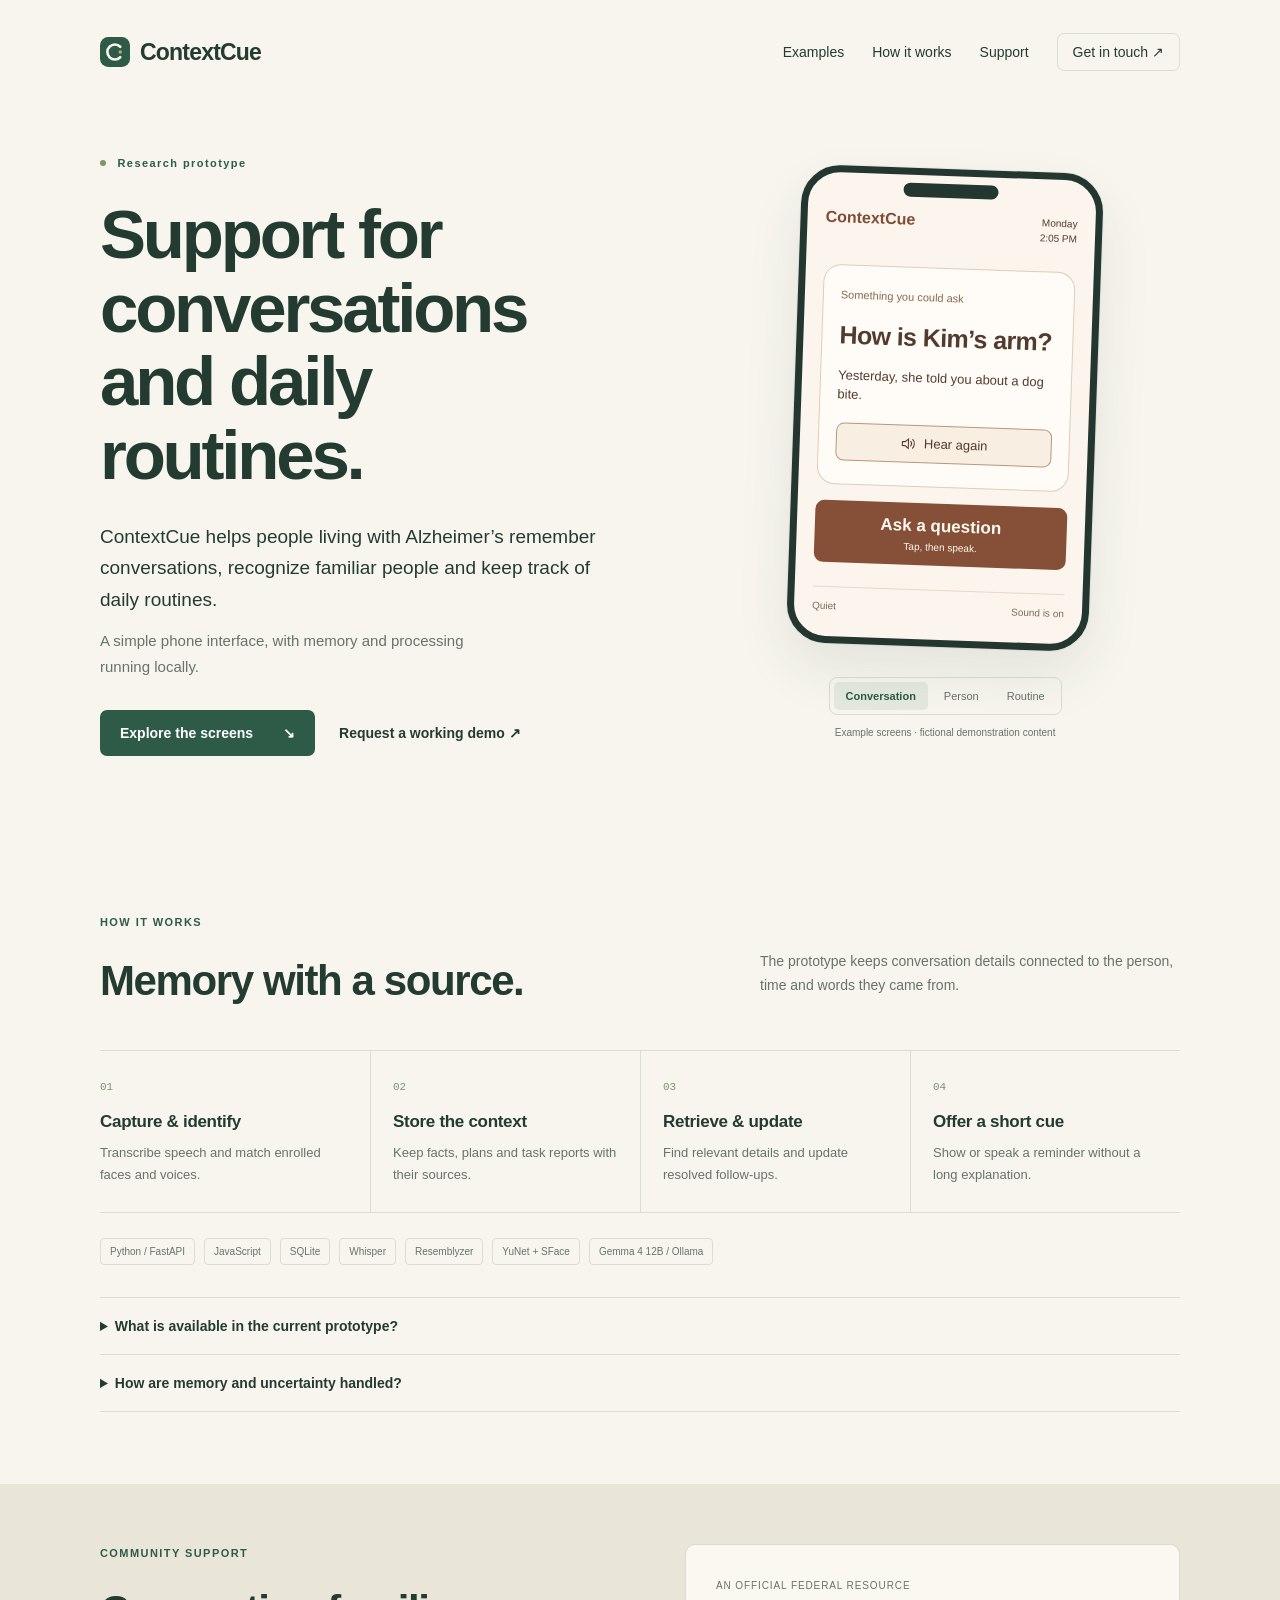
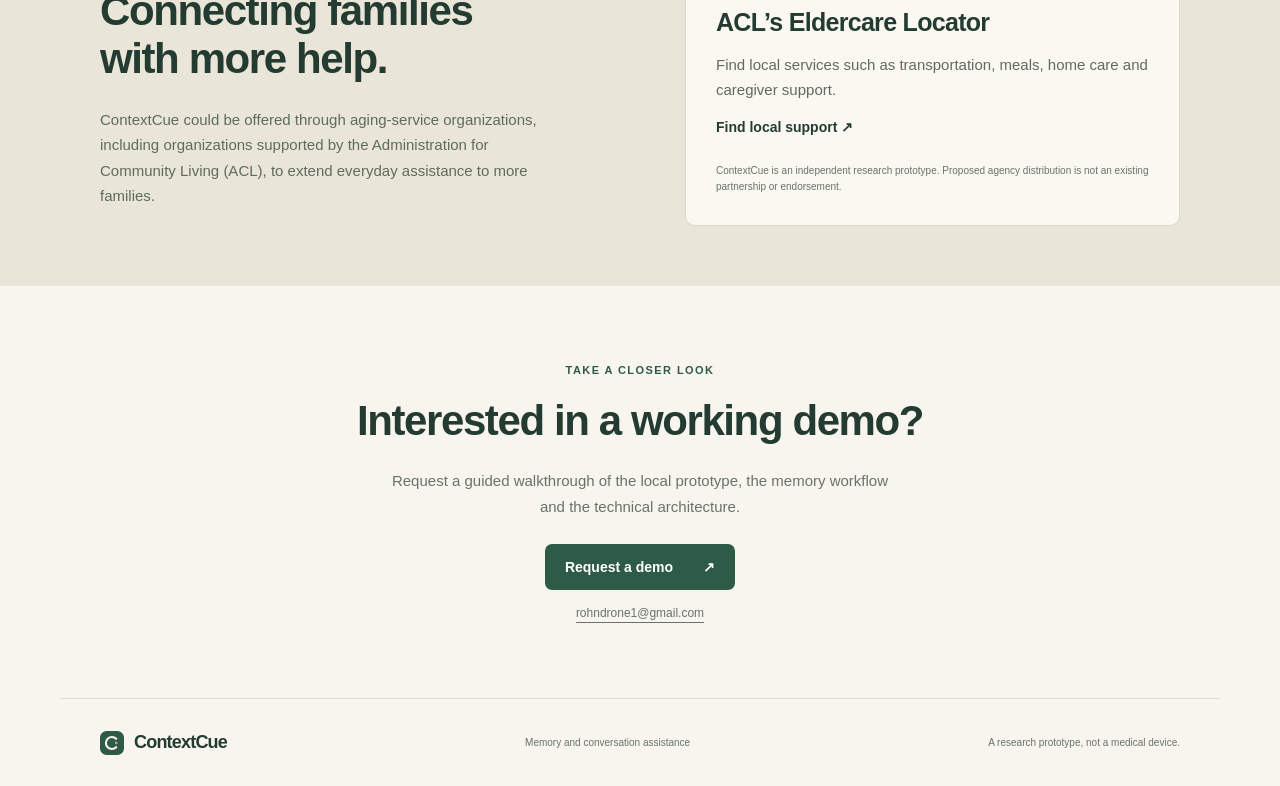
==== docs/contextcue/index.html @ 895fafc6 "Give ContextCue its own project URL" ====
<!doctype html>
<html lang="en"><head><meta charset="utf-8"><meta name="viewport" content="width=device-width,initial-scale=1"><meta name="robots" content="noindex, nofollow, noarchive, nosnippet, noimageindex"><meta name="googlebot" content="noindex, nofollow, noarchive, nosnippet, noimageindex"><meta name="bingbot" content="noindex, nofollow, noarchive, nosnippet"><meta name="theme-color" content="#f7f5ee"><meta name="description" content="ContextCue is a student project exploring memory and conversation assistance for people living with Alzheimer’s."><title>ContextCue — Memory and conversation assistance</title><link rel="icon" href="assets/mark.svg" type="image/svg+xml"><link rel="stylesheet" href="style.css"></head>
<body><a class="skip" href="#main">Skip to content</a><header class="header wrap"><a class="brand" href="#" aria-label="ContextCue home"><img src="assets/mark.svg" width="30" height="30" alt="">ContextCue</a><nav aria-label="Main navigation"><a href="#examples">Examples</a><a href="#how-it-works">How it works</a><a href="#support">Support</a><a href="mailto:rohndrone1@gmail.com?subject=ContextCue%20demo%20request" class="nav-contact">Get in touch <span aria-hidden="true">↗</span></a></nav></header>
<main id="main"><section class="hero wrap"><div class="hero-copy"><p class="eyebrow"><span class="dot"></span> Research prototype</p><h1>Support for conversations<br>and daily routines.</h1><p class="intro">ContextCue helps people living with Alzheimer’s remember conversations, recognize familiar people and keep track of daily routines.</p><p class="sub">A simple phone interface, with memory and processing running locally.</p><div class="actions"><a class="button" href="#examples">Explore the screens <span aria-hidden="true">↘</span></a><a class="text-link" href="mailto:rohndrone1@gmail.com?subject=ContextCue%20demo%20request">Request a working demo <span aria-hidden="true">↗</span></a></div></div>
<div class="example" id="examples"><div class="phone" aria-label="Example ContextCue screen"><div class="island" aria-hidden="true"></div><div class="phone-head"><b>ContextCue</b><span>Monday<br><span id="clock">2:05 PM</span></span></div><section class="cue" aria-live="polite"><p id="cue-label">Something you could ask</p><h2 id="cue-title">How is Kim’s arm?</h2><p id="cue-detail">Yesterday, she told you about a dog bite.</p><div class="screen-control" aria-hidden="true"><svg viewBox="0 0 24 24" fill="none" stroke="currentColor" stroke-width="1.6"><path d="M4 9v6h4l5 4V5L8 9H4Z"/><path d="M16 8a6 6 0 0 1 0 8m3-11a10 10 0 0 1 0 14"/></svg>Hear again</div></section><div class="screen-ask" aria-hidden="true">Ask a question<small>Tap, then speak.</small></div><div class="phone-footer"><span>Quiet</span><span>Sound is on</span></div></div><div class="example-switch" role="group" aria-label="Choose an example screen"><button data-screen="conversation" aria-pressed="true">Conversation</button><button data-screen="person" aria-pressed="false">Person</button><button data-screen="routine" aria-pressed="false">Routine</button></div><p class="example-note">Example screens · fictional demonstration content</p></div></section>


<section class="architecture wrap" id="how-it-works"><p class="eyebrow">HOW IT WORKS</p><div class="section-head"><h2>Memory with a source.</h2><p>The prototype keeps conversation details connected to the person, time and words they came from.</p></div><ol class="flow"><li><span>01</span><h3>Capture & identify</h3><p>Transcribe speech and match enrolled faces and voices.</p></li><li><span>02</span><h3>Store the context</h3><p>Keep facts, plans and task reports with their sources.</p></li><li><span>03</span><h3>Retrieve & update</h3><p>Find relevant details and update resolved follow-ups.</p></li><li><span>04</span><h3>Offer a short cue</h3><p>Show or speak a reminder without a long explanation.</p></li></ol><div class="stack"><span>Python / FastAPI</span><span>JavaScript</span><span>SQLite</span><span>Whisper</span><span>Resemblyzer</span><span>YuNet + SFace</span><span>Gemma 4 12B / Ollama</span></div><details><summary>What is available in the current prototype?</summary><p>The local prototype includes enrolled face and voice matching, transcription, evidence-linked conversation memory, questions and answers, follow-up suggestions, and routine completion reports. The browser interface connects to a Python backend on a Mac.</p><p>The example screens on this page illustrate fictional use cases. A guided demonstration of the local backend is available on request. Continuous all-day operation and clinical benefits have not been established.</p></details><details><summary>How are memory and uncertainty handled?</summary><p>A plan is stored separately from a reported completion. New information can close a resolved follow-up. The backend checks supporting source references, and uncertain speaker matches are excluded from attributed memory. These checks reduce errors; real-world evaluation is still needed.</p></details></section>
<section class="support-section" id="support"><div class="wrap support-grid"><div><p class="eyebrow">COMMUNITY SUPPORT</p><h2>Connecting families<br>with more help.</h2><p>ContextCue could be offered through aging-service organizations, including organizations supported by the Administration for Community Living (ACL), to extend everyday assistance to more families.</p></div><div class="resource"><span class="resource-label">AN OFFICIAL FEDERAL RESOURCE</span><h3>ACL’s Eldercare Locator</h3><p>Find local services such as transportation, meals, home care and caregiver support.</p><a href="https://eldercare.acl.gov/" class="text-link">Find local support <span aria-hidden="true">↗</span></a><small>ContextCue is an independent research prototype. Proposed agency distribution is not an existing partnership or endorsement.</small></div></div></section>
<section class="contact wrap" id="contact"><p class="eyebrow">TAKE A CLOSER LOOK</p><h2>Interested in a working demo?</h2><p>Request a guided walkthrough of the local prototype, the memory workflow and the technical architecture.</p><a class="button" href="mailto:rohndrone1@gmail.com?subject=ContextCue%20demo%20request">Request a demo <span aria-hidden="true">↗</span></a><a class="email" href="mailto:rohndrone1@gmail.com">rohndrone1@gmail.com</a></section></main>
<footer class="wrap footer"><a class="brand" href="#"><img src="assets/mark.svg" width="24" height="24" alt="">ContextCue</a><p>Memory and conversation assistance</p><p>A research prototype, not a medical device.</p></footer><script src="script.js"></script></body></html>
---- docs/contextcue/style.css ----
:root{--bg:#f7f5ee;--ink:#243b32;--muted:#68736b;--green:#2d5b48;--line:#d9ded1;--gold:#b58b54;font-family:-apple-system,BlinkMacSystemFont,"Segoe UI",sans-serif;color:var(--ink);background:var(--bg);scroll-behavior:smooth}*{box-sizing:border-box}body{margin:0}a{color:inherit;text-underline-offset:5px}button{font:inherit}a:focus-visible,button:focus-visible,summary:focus-visible{outline:3px solid #bd8648;outline-offset:5px}.skip{position:absolute;left:20px;top:-60px;background:white;padding:10px;z-index:10}.skip:focus{top:10px}.wrap{max-width:1160px;margin:0 auto;padding:0 40px}.header{display:flex;align-items:center;justify-content:space-between;min-height:104px;gap:24px}.brand{display:flex;align-items:center;gap:10px;font-size:23px;font-weight:720;letter-spacing:-.8px;text-decoration:none}.brand img{flex-shrink:0}nav{display:flex;align-items:center;gap:28px}nav a{font-size:14px;text-decoration:none}nav a:hover{text-decoration:underline}.nav-contact{padding:10px 15px;border:1px solid var(--line);border-radius:7px}.hero{display:grid;grid-template-columns:1.15fr 1fr;align-items:center;gap:70px;padding-top:50px;padding-bottom:82px}.eyebrow{font-size:11px;letter-spacing:.13em;font-weight:700;margin:0 0 25px;color:var(--green)}.dot{display:inline-block;width:6px;height:6px;border-radius:50%;background:#7d9567;margin:0 7px 1px 0}h1{font-size:clamp(44px,5.6vw,69px);line-height:1.07;letter-spacing:-3.2px;font-weight:600;margin:0 0 28px}h2{font-size:clamp(30px,3.4vw,42px);line-height:1.15;letter-spacing:-1.4px;font-weight:590;margin:0 0 23px}p{line-height:1.7}.intro{font-size:19px;line-height:1.65;max-width:510px;margin-bottom:13px}.sub{font-size:15px;color:var(--muted);max-width:410px;margin-top:0}.actions{display:flex;gap:24px;align-items:center;margin-top:31px;flex-wrap:wrap}.button{display:inline-flex;align-items:center;justify-content:space-between;gap:30px;background:var(--green);color:#fff;border-radius:7px;padding:15px 20px;text-decoration:none;font-size:14px;font-weight:600;transition:background .15s}.button:hover{background:#1e4434}.text-link{font-size:14px;font-weight:600;text-decoration:none}.text-link:hover{text-decoration:underline}.byline{font-size:12px;color:var(--muted);margin:30px 0 0}.example{display:flex;align-items:center;flex-direction:column;position:relative}.phone{width:302px;border:7px solid #23362f;background:#fbf5ed;border-radius:39px;padding:36px 18px 25px;box-shadow:0 25px 55px #23362f17,0 0 0 1px #23362f0d;position:relative;transform:rotate(2deg);color:#533a2e;min-height:475px}.island{position:absolute;top:8px;left:95px;width:95px;height:14px;border-radius:15px;background:#23362f}.phone-head{display:flex;justify-content:space-between;align-items:start;font-size:12px;margin-bottom:26px}.phone-head b{font-size:16px;color:#814c35}.phone-head>span{text-align:right;font-size:10px;line-height:1.5}.cue{padding:20px 17px;border-radius:18px;background:#fffcf7;border:1px solid #dfcdb8;min-height:220px}.cue>p:first-child{font-size:11px;margin:0 0 15px;color:#8a684e}.cue h2{font-size:25px;line-height:1.25;letter-spacing:-.6px;margin-bottom:15px;font-weight:650}.cue #cue-detail{font-size:13px;line-height:1.5;min-height:40px;margin:0 0 17px}.screen-control{border:1px solid #b6987d;border-radius:8px;padding:10px;font-size:13px;display:flex;gap:8px;align-items:center;justify-content:center;background:#f8eee2}.screen-control svg{width:16px;height:16px}.screen-ask{background:#865038;color:#fff9ef;border-radius:9px;padding:13px;text-align:center;font-size:17px;font-weight:600;margin-top:16px}.screen-ask small{display:block;font-size:10px;font-weight:400;margin-top:5px}.phone-footer{display:flex;justify-content:space-between;border-top:1px solid #e7d8c8;margin-top:24px;padding-top:13px;font-size:10px;color:#7e6a58}.example-switch{display:flex;gap:4px;margin-top:30px;border:1px solid var(--line);border-radius:8px;padding:4px}.example-switch button{border:0;padding:8px 12px;border-radius:5px;background:none;color:var(--muted);font-size:11px;cursor:pointer}.example-switch button[aria-pressed=true]{background:#e4e9dd;color:var(--green);font-weight:600}.example-note{font-size:10px;color:var(--muted);margin:9px 0 0}.story{border-top:1px solid var(--line);padding-top:48px;padding-bottom:60px;display:grid;grid-template-columns:.6fr 1.4fr;gap:30px}.story>div{display:grid;grid-template-columns:1fr 1fr;column-gap:40px}.story h2{grid-row:span 2;font-size:30px}.story p:not(.eyebrow){font-size:15px;color:var(--muted);margin-top:0}.demo-section{background:#eaf0e6;padding:64px 0 45px}.section-head{display:flex;justify-content:space-between;align-items:end;gap:60px;margin-bottom:25px}.section-head p{font-size:14px;color:var(--muted);max-width:420px;margin:0 0 8px}.section-head .eyebrow{font-size:11px;color:var(--green);margin-bottom:18px}.section-head h2{margin-bottom:0}video{display:block;width:100%;aspect-ratio:16/9;background:#243b32;border-radius:10px;box-shadow:0 10px 24px #243b3210}.video-meta{display:flex;justify-content:space-between;font-size:11px;color:var(--muted);padding-top:16px}.video-meta a{text-decoration:none}.architecture{padding-top:75px;padding-bottom:72px}.architecture>.eyebrow{margin-bottom:18px}.flow{list-style:none;display:grid;grid-template-columns:repeat(4,1fr);padding:0;margin:45px 0 25px;border-top:1px solid var(--line);border-bottom:1px solid var(--line)}.flow li{padding:25px 20px 25px 0;position:relative}.flow li+li{padding-left:22px;border-left:1px solid var(--line)}.flow span{font-family:ui-monospace,monospace;font-size:11px;color:#819273}.flow h3{font-size:17px;font-weight:600;letter-spacing:-.3px;margin:18px 0 10px}.flow p{font-size:13px;color:var(--muted);margin:0}.stack{display:flex;gap:9px;flex-wrap:wrap;margin-bottom:32px}.stack span{font-size:10px;border:1px solid var(--line);border-radius:4px;padding:7px 9px;color:var(--muted)}details{border-top:1px solid var(--line);padding:20px 0}details:last-child{border-bottom:1px solid var(--line)}summary{font-size:14px;cursor:pointer;font-weight:550}details p{font-size:14px;color:var(--muted);max-width:820px}.support-section{background:#eae5d9;padding:60px 0}.support-grid{display:grid;grid-template-columns:1fr 1fr;gap:90px}.support-grid>div>p:not(.eyebrow){color:#5f6b61;font-size:15px;max-width:440px}.resource{background:#faf8f1;padding:30px;border:1px solid #ded9cb;border-radius:10px;align-self:center}.resource-label{font-size:10px;letter-spacing:.09em;color:var(--muted)}.resource h3{font-size:25px;letter-spacing:-.7px;font-weight:600;margin:15px 0}.resource p{font-size:14px;color:var(--muted)}.resource small{display:block;font-size:10px;color:var(--muted);line-height:1.6;margin-top:27px}.contact{padding-top:75px;padding-bottom:78px;text-align:center}.contact p:not(.eyebrow){max-width:520px;color:var(--muted);font-size:15px;margin:0 auto 25px}.contact .eyebrow{margin-bottom:18px}.email{display:block;font-size:12px;color:var(--muted);margin-top:16px}.footer{display:flex;align-items:center;justify-content:space-between;gap:20px;border-top:1px solid var(--line);padding-top:25px;padding-bottom:25px}.footer .brand{font-size:18px}.footer p{font-size:10px;color:var(--muted)}
@media(max-width:850px){.wrap{padding-left:25px;padding-right:25px}.header{min-height:85px}nav{gap:18px}nav a{font-size:12px}.hero{gap:25px;padding-top:35px;padding-bottom:60px}h1{font-size:47px;letter-spacing:-2px}.intro{font-size:17px}.phone{width:275px;padding-left:15px;padding-right:15px}.island{left:83px}.actions{gap:18px}.story{grid-template-columns:1fr}.story>div{grid-template-columns:1fr 1.2fr}.section-head{gap:25px}.support-grid{gap:35px}.flow h3{font-size:15px}.flow li+li{padding-left:15px}}
@media(max-width:620px){.header{min-height:78px}.brand{font-size:21px}nav>a:not(.nav-contact){display:none}.nav-contact{font-size:11px;padding:9px 11px}.hero{grid-template-columns:1fr;gap:45px;padding-top:30px;padding-bottom:42px}.hero h1{font-size:48px;line-height:1.08}.eyebrow{font-size:10px}.intro{font-size:18px}.sub{font-size:14px}.byline{margin-top:22px}.actions{gap:22px}.example{padding-top:5px}.phone{width:290px;min-height:460px;transform:none}.island{left:90px}.example-note{font-size:9px}.story{padding-top:33px;padding-bottom:35px;gap:0}.story>div{display:block}.story h2{font-size:29px}.story p:not(.eyebrow){font-size:14px}.demo-section{padding-top:38px;padding-bottom:30px}.section-head{display:block;margin-bottom:24px}.section-head p{margin-top:16px;font-size:13px}.section-head h2,h2{font-size:32px}.desktop-only{display:none}.architecture{padding-top:44px;padding-bottom:44px}.flow{grid-template-columns:1fr 1fr;margin-top:28px}.flow li{padding:20px 12px 20px 0}.flow li+li{padding-left:14px}.flow li:nth-child(3){border-left:0;border-top:1px solid var(--line);padding-left:0}.flow li:nth-child(4){border-top:1px solid var(--line)}.flow h3{font-size:16px}.flow p{font-size:12px}.support-section{padding-top:40px;padding-bottom:40px}.support-grid{grid-template-columns:1fr;gap:20px}.resource{padding:25px}.contact{padding-top:48px;padding-bottom:48px}.contact h2{font-size:30px}.footer{flex-wrap:wrap;gap:4px 20px}.footer .brand{width:100%;margin-bottom:8px}.footer p{margin:3px 0}.contact .eyebrow{font-size:10px}}
@media(prefers-reduced-motion:reduce){:root{scroll-behavior:auto}.button{transition:none}}

.scenario-note{font-size:12px;color:var(--muted);max-width:800px;margin:17px 0 0;line-height:1.6}.section-head strong{font-weight:600;color:var(--ink)}
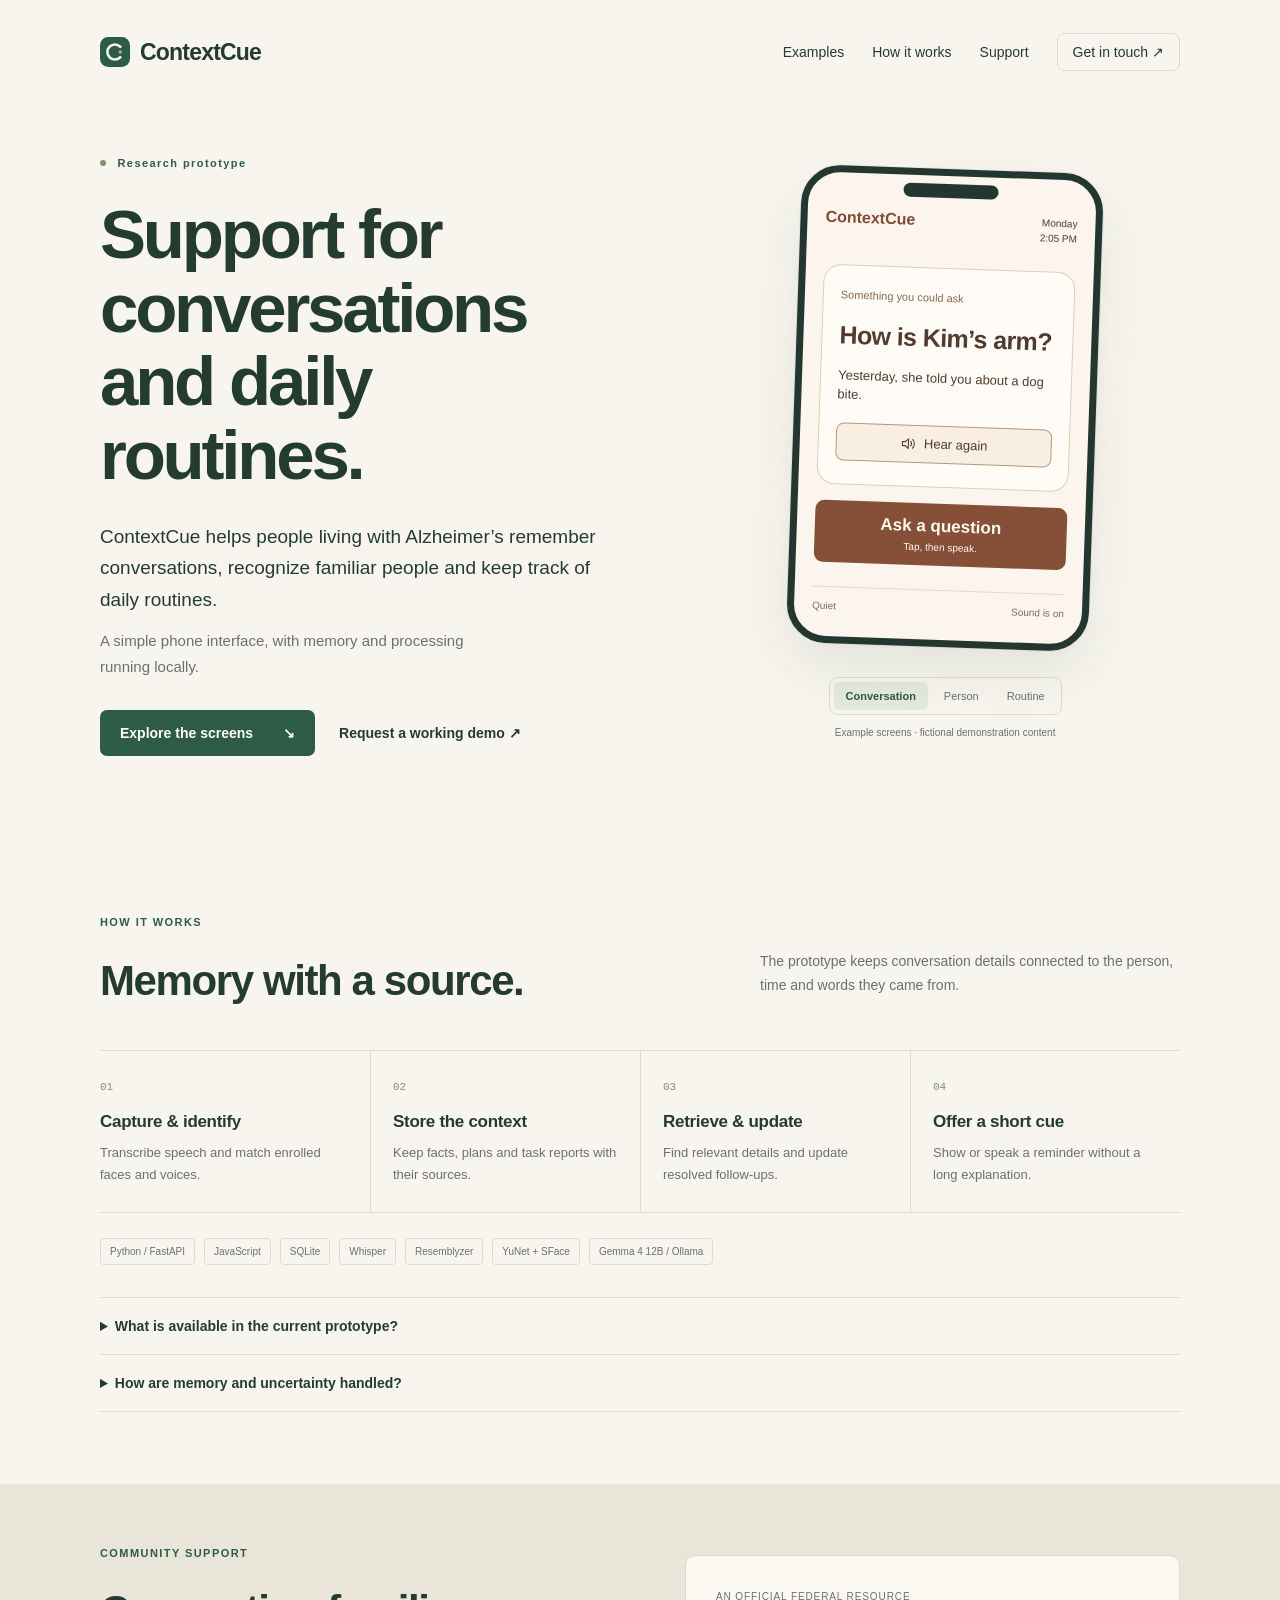
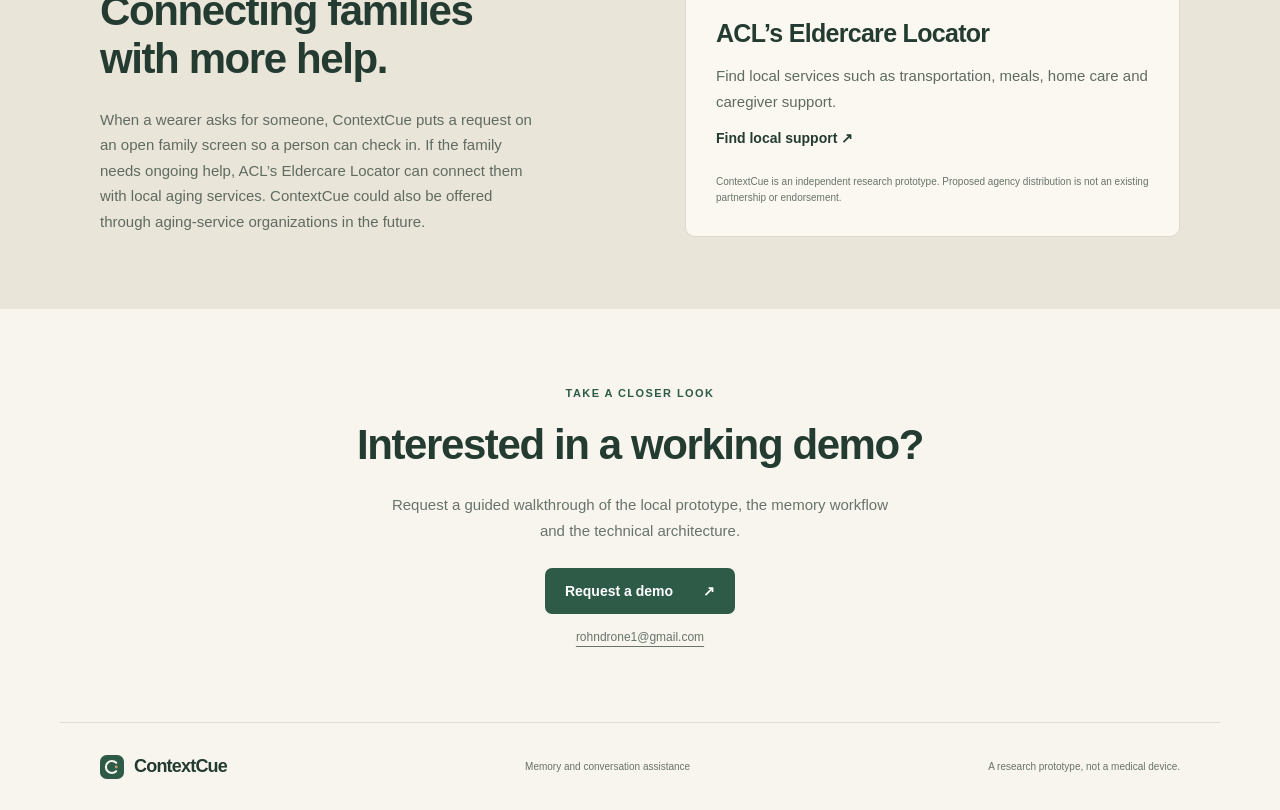
==== commit 3948c750: "Explain family care requests and ACL follow-up" ====
--- a/docs/contextcue/index.html
+++ b/docs/contextcue/index.html
@@ -5,7 +5,7 @@
 <div class="example" id="examples"><div class="phone" aria-label="Example ContextCue screen"><div class="island" aria-hidden="true"></div><div class="phone-head"><b>ContextCue</b><span>Monday<br><span id="clock">2:05 PM</span></span></div><section class="cue" aria-live="polite"><p id="cue-label">Something you could ask</p><h2 id="cue-title">How is Kim’s arm?</h2><p id="cue-detail">Yesterday, she told you about a dog bite.</p><div class="screen-control" aria-hidden="true"><svg viewBox="0 0 24 24" fill="none" stroke="currentColor" stroke-width="1.6"><path d="M4 9v6h4l5 4V5L8 9H4Z"/><path d="M16 8a6 6 0 0 1 0 8m3-11a10 10 0 0 1 0 14"/></svg>Hear again</div></section><div class="screen-ask" aria-hidden="true">Ask a question<small>Tap, then speak.</small></div><div class="phone-footer"><span>Quiet</span><span>Sound is on</span></div></div><div class="example-switch" role="group" aria-label="Choose an example screen"><button data-screen="conversation" aria-pressed="true">Conversation</button><button data-screen="person" aria-pressed="false">Person</button><button data-screen="routine" aria-pressed="false">Routine</button></div><p class="example-note">Example screens · fictional demonstration content</p></div></section>
 
 
-<section class="architecture wrap" id="how-it-works"><p class="eyebrow">HOW IT WORKS</p><div class="section-head"><h2>Memory with a source.</h2><p>The prototype keeps conversation details connected to the person, time and words they came from.</p></div><ol class="flow"><li><span>01</span><h3>Capture & identify</h3><p>Transcribe speech and match enrolled faces and voices.</p></li><li><span>02</span><h3>Store the context</h3><p>Keep facts, plans and task reports with their sources.</p></li><li><span>03</span><h3>Retrieve & update</h3><p>Find relevant details and update resolved follow-ups.</p></li><li><span>04</span><h3>Offer a short cue</h3><p>Show or speak a reminder without a long explanation.</p></li></ol><div class="stack"><span>Python / FastAPI</span><span>JavaScript</span><span>SQLite</span><span>Whisper</span><span>Resemblyzer</span><span>YuNet + SFace</span><span>Gemma 4 12B / Ollama</span></div><details><summary>What is available in the current prototype?</summary><p>The local prototype includes enrolled face and voice matching, transcription, evidence-linked conversation memory, questions and answers, follow-up suggestions, and routine completion reports. The browser interface connects to a Python backend on a Mac.</p><p>The example screens on this page illustrate fictional use cases. A guided demonstration of the local backend is available on request. Continuous all-day operation and clinical benefits have not been established.</p></details><details><summary>How are memory and uncertainty handled?</summary><p>A plan is stored separately from a reported completion. New information can close a resolved follow-up. The backend checks supporting source references, and uncertain speaker matches are excluded from attributed memory. These checks reduce errors; real-world evaluation is still needed.</p></details></section>
-<section class="support-section" id="support"><div class="wrap support-grid"><div><p class="eyebrow">COMMUNITY SUPPORT</p><h2>Connecting families<br>with more help.</h2><p>ContextCue could be offered through aging-service organizations, including organizations supported by the Administration for Community Living (ACL), to extend everyday assistance to more families.</p></div><div class="resource"><span class="resource-label">AN OFFICIAL FEDERAL RESOURCE</span><h3>ACL’s Eldercare Locator</h3><p>Find local services such as transportation, meals, home care and caregiver support.</p><a href="https://eldercare.acl.gov/" class="text-link">Find local support <span aria-hidden="true">↗</span></a><small>ContextCue is an independent research prototype. Proposed agency distribution is not an existing partnership or endorsement.</small></div></div></section>
+<section class="architecture wrap" id="how-it-works"><p class="eyebrow">HOW IT WORKS</p><div class="section-head"><h2>Memory with a source.</h2><p>The prototype keeps conversation details connected to the person, time and words they came from.</p></div><ol class="flow"><li><span>01</span><h3>Capture & identify</h3><p>Transcribe speech and match enrolled faces and voices.</p></li><li><span>02</span><h3>Store the context</h3><p>Keep facts, plans and task reports with their sources.</p></li><li><span>03</span><h3>Retrieve & update</h3><p>Find relevant details and update resolved follow-ups.</p></li><li><span>04</span><h3>Offer a short cue</h3><p>Show or speak a reminder without a long explanation.</p></li></ol><div class="stack"><span>Python / FastAPI</span><span>JavaScript</span><span>SQLite</span><span>Whisper</span><span>Resemblyzer</span><span>YuNet + SFace</span><span>Gemma 4 12B / Ollama</span></div><details><summary>What is available in the current prototype?</summary><p>The local prototype includes enrolled face and voice matching, transcription, evidence-linked conversation memory, questions and answers, follow-up suggestions, routine completion reports, and a care request that appears on an open family screen. The browser interface connects to a Python backend on a Mac.</p><p>The example screens on this page illustrate fictional use cases. A guided demonstration of the local backend is available on request. Continuous all-day operation and clinical benefits have not been established.</p></details><details><summary>How are memory and uncertainty handled?</summary><p>A plan is stored separately from a reported completion. New information can close a resolved follow-up. The backend checks supporting source references, and uncertain speaker matches are excluded from attributed memory. These checks reduce errors; real-world evaluation is still needed.</p></details></section>
+<section class="support-section" id="support"><div class="wrap support-grid"><div><p class="eyebrow">COMMUNITY SUPPORT</p><h2>Connecting families<br>with more help.</h2><p>When a wearer asks for someone, ContextCue puts a request on an open family screen so a person can check in. If the family needs ongoing help, ACL’s Eldercare Locator can connect them with local aging services. ContextCue could also be offered through aging-service organizations in the future.</p></div><div class="resource"><span class="resource-label">AN OFFICIAL FEDERAL RESOURCE</span><h3>ACL’s Eldercare Locator</h3><p>Find local services such as transportation, meals, home care and caregiver support.</p><a href="https://eldercare.acl.gov/" class="text-link">Find local support <span aria-hidden="true">↗</span></a><small>ContextCue is an independent research prototype. Proposed agency distribution is not an existing partnership or endorsement.</small></div></div></section>
 <section class="contact wrap" id="contact"><p class="eyebrow">TAKE A CLOSER LOOK</p><h2>Interested in a working demo?</h2><p>Request a guided walkthrough of the local prototype, the memory workflow and the technical architecture.</p><a class="button" href="mailto:rohndrone1@gmail.com?subject=ContextCue%20demo%20request">Request a demo <span aria-hidden="true">↗</span></a><a class="email" href="mailto:rohndrone1@gmail.com">rohndrone1@gmail.com</a></section></main>
 <footer class="wrap footer"><a class="brand" href="#"><img src="assets/mark.svg" width="24" height="24" alt="">ContextCue</a><p>Memory and conversation assistance</p><p>A research prototype, not a medical device.</p></footer><script src="script.js"></script></body></html>
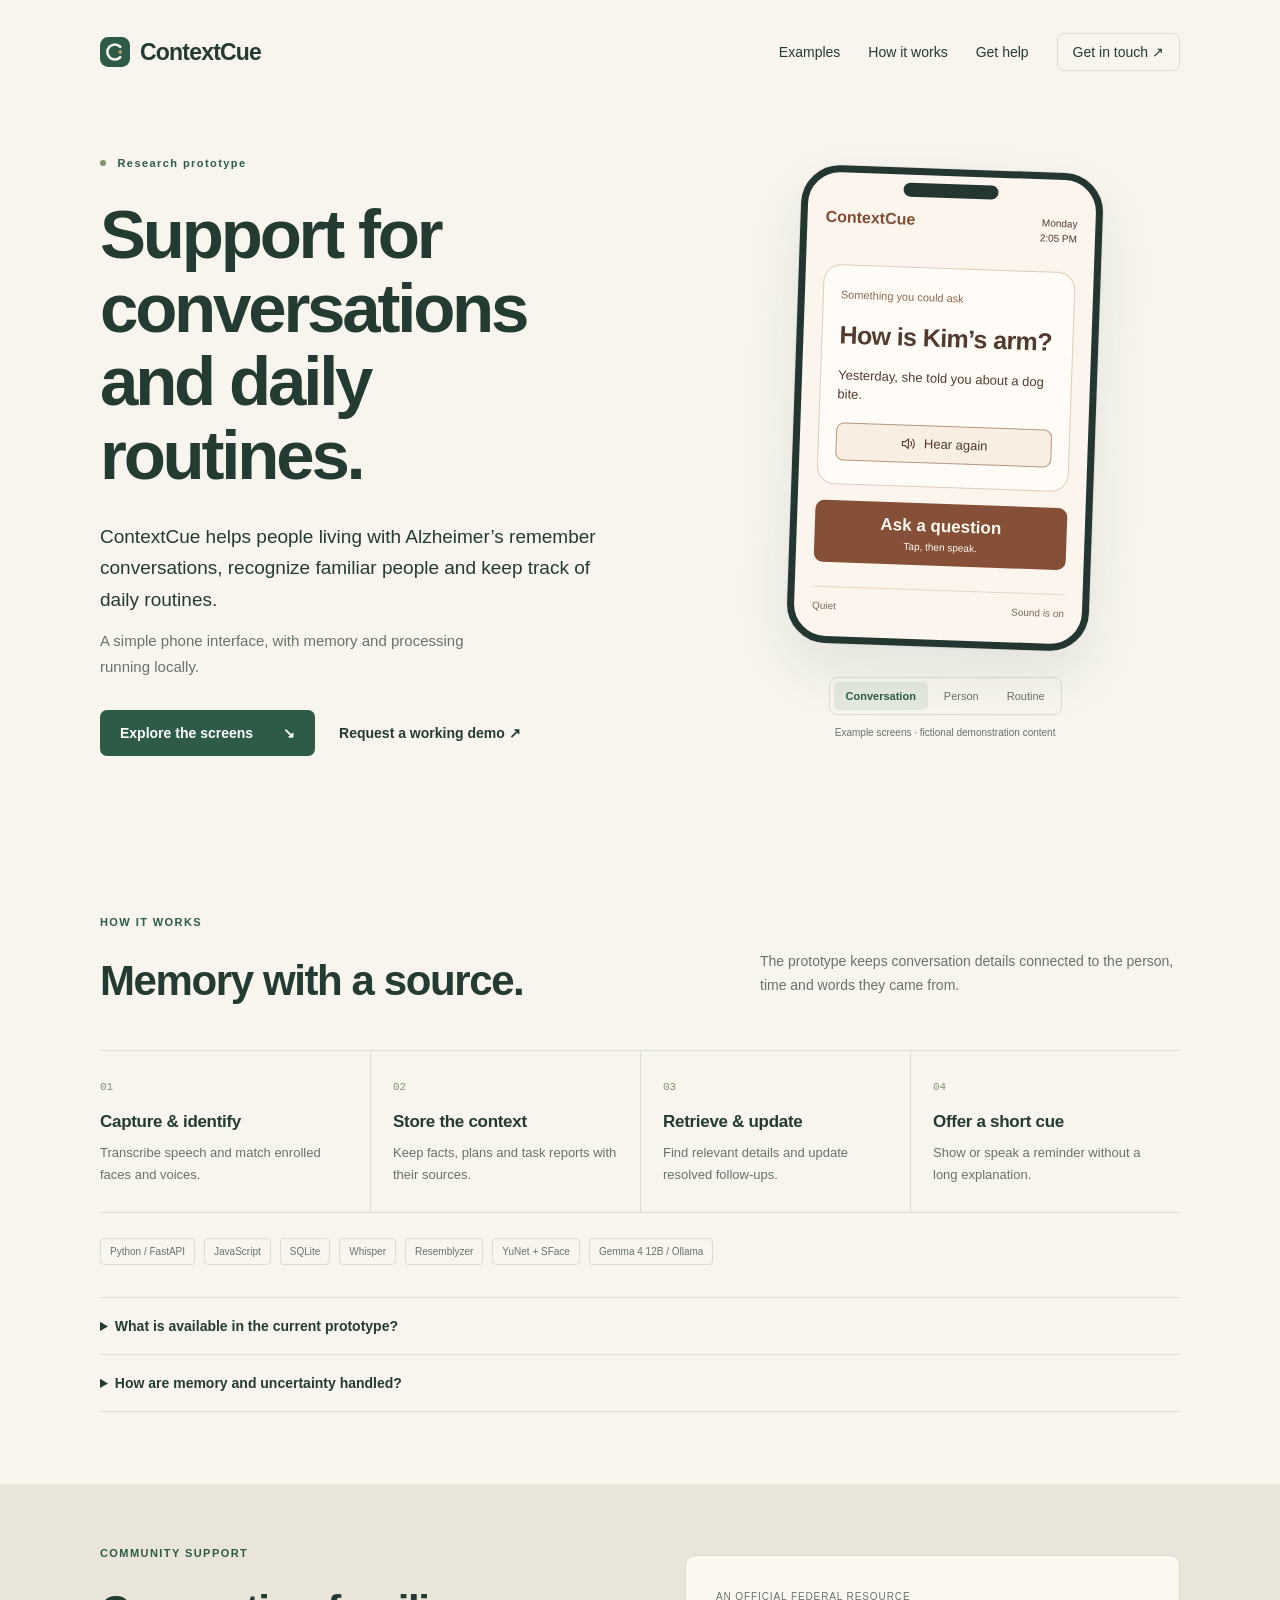
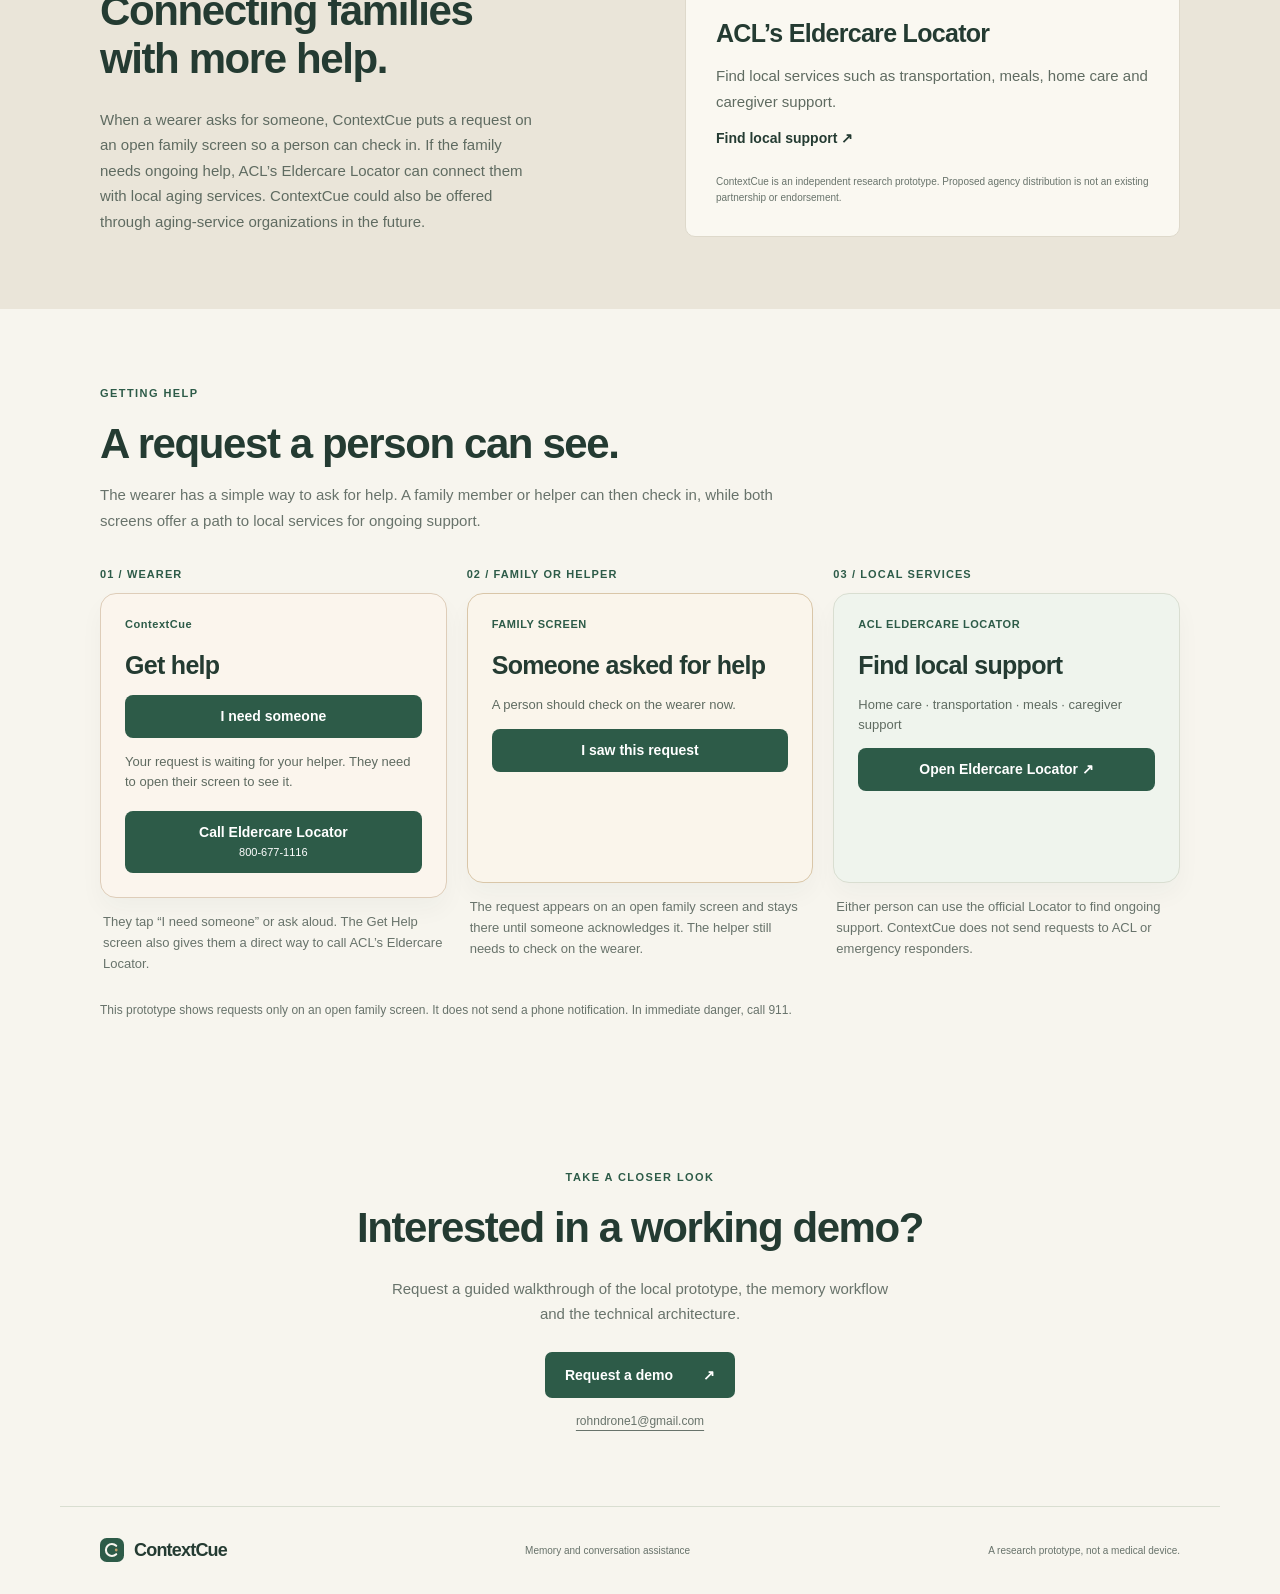
==== commit f3c0f137: "Show wearer help and family check-in workflow" ====
--- a/docs/contextcue/index.html
+++ b/docs/contextcue/index.html
@@ -1,11 +1,50 @@
 <!doctype html>
 <html lang="en"><head><meta charset="utf-8"><meta name="viewport" content="width=device-width,initial-scale=1"><meta name="robots" content="noindex, nofollow, noarchive, nosnippet, noimageindex"><meta name="googlebot" content="noindex, nofollow, noarchive, nosnippet, noimageindex"><meta name="bingbot" content="noindex, nofollow, noarchive, nosnippet"><meta name="theme-color" content="#f7f5ee"><meta name="description" content="ContextCue is a student project exploring memory and conversation assistance for people living with Alzheimer’s."><title>ContextCue — Memory and conversation assistance</title><link rel="icon" href="assets/mark.svg" type="image/svg+xml"><link rel="stylesheet" href="style.css"></head>
-<body><a class="skip" href="#main">Skip to content</a><header class="header wrap"><a class="brand" href="#" aria-label="ContextCue home"><img src="assets/mark.svg" width="30" height="30" alt="">ContextCue</a><nav aria-label="Main navigation"><a href="#examples">Examples</a><a href="#how-it-works">How it works</a><a href="#support">Support</a><a href="mailto:rohndrone1@gmail.com?subject=ContextCue%20demo%20request" class="nav-contact">Get in touch <span aria-hidden="true">↗</span></a></nav></header>
+<body><a class="skip" href="#main">Skip to content</a><header class="header wrap"><a class="brand" href="#" aria-label="ContextCue home"><img src="assets/mark.svg" width="30" height="30" alt="">ContextCue</a><nav aria-label="Main navigation"><a href="#examples">Examples</a><a href="#how-it-works">How it works</a><a href="#get-help">Get help</a><a href="mailto:rohndrone1@gmail.com?subject=ContextCue%20demo%20request" class="nav-contact">Get in touch <span aria-hidden="true">↗</span></a></nav></header>
 <main id="main"><section class="hero wrap"><div class="hero-copy"><p class="eyebrow"><span class="dot"></span> Research prototype</p><h1>Support for conversations<br>and daily routines.</h1><p class="intro">ContextCue helps people living with Alzheimer’s remember conversations, recognize familiar people and keep track of daily routines.</p><p class="sub">A simple phone interface, with memory and processing running locally.</p><div class="actions"><a class="button" href="#examples">Explore the screens <span aria-hidden="true">↘</span></a><a class="text-link" href="mailto:rohndrone1@gmail.com?subject=ContextCue%20demo%20request">Request a working demo <span aria-hidden="true">↗</span></a></div></div>
 <div class="example" id="examples"><div class="phone" aria-label="Example ContextCue screen"><div class="island" aria-hidden="true"></div><div class="phone-head"><b>ContextCue</b><span>Monday<br><span id="clock">2:05 PM</span></span></div><section class="cue" aria-live="polite"><p id="cue-label">Something you could ask</p><h2 id="cue-title">How is Kim’s arm?</h2><p id="cue-detail">Yesterday, she told you about a dog bite.</p><div class="screen-control" aria-hidden="true"><svg viewBox="0 0 24 24" fill="none" stroke="currentColor" stroke-width="1.6"><path d="M4 9v6h4l5 4V5L8 9H4Z"/><path d="M16 8a6 6 0 0 1 0 8m3-11a10 10 0 0 1 0 14"/></svg>Hear again</div></section><div class="screen-ask" aria-hidden="true">Ask a question<small>Tap, then speak.</small></div><div class="phone-footer"><span>Quiet</span><span>Sound is on</span></div></div><div class="example-switch" role="group" aria-label="Choose an example screen"><button data-screen="conversation" aria-pressed="true">Conversation</button><button data-screen="person" aria-pressed="false">Person</button><button data-screen="routine" aria-pressed="false">Routine</button></div><p class="example-note">Example screens · fictional demonstration content</p></div></section>
 
 
 <section class="architecture wrap" id="how-it-works"><p class="eyebrow">HOW IT WORKS</p><div class="section-head"><h2>Memory with a source.</h2><p>The prototype keeps conversation details connected to the person, time and words they came from.</p></div><ol class="flow"><li><span>01</span><h3>Capture & identify</h3><p>Transcribe speech and match enrolled faces and voices.</p></li><li><span>02</span><h3>Store the context</h3><p>Keep facts, plans and task reports with their sources.</p></li><li><span>03</span><h3>Retrieve & update</h3><p>Find relevant details and update resolved follow-ups.</p></li><li><span>04</span><h3>Offer a short cue</h3><p>Show or speak a reminder without a long explanation.</p></li></ol><div class="stack"><span>Python / FastAPI</span><span>JavaScript</span><span>SQLite</span><span>Whisper</span><span>Resemblyzer</span><span>YuNet + SFace</span><span>Gemma 4 12B / Ollama</span></div><details><summary>What is available in the current prototype?</summary><p>The local prototype includes enrolled face and voice matching, transcription, evidence-linked conversation memory, questions and answers, follow-up suggestions, routine completion reports, and a care request that appears on an open family screen. The browser interface connects to a Python backend on a Mac.</p><p>The example screens on this page illustrate fictional use cases. A guided demonstration of the local backend is available on request. Continuous all-day operation and clinical benefits have not been established.</p></details><details><summary>How are memory and uncertainty handled?</summary><p>A plan is stored separately from a reported completion. New information can close a resolved follow-up. The backend checks supporting source references, and uncertain speaker matches are excluded from attributed memory. These checks reduce errors; real-world evaluation is still needed.</p></details></section>
 <section class="support-section" id="support"><div class="wrap support-grid"><div><p class="eyebrow">COMMUNITY SUPPORT</p><h2>Connecting families<br>with more help.</h2><p>When a wearer asks for someone, ContextCue puts a request on an open family screen so a person can check in. If the family needs ongoing help, ACL’s Eldercare Locator can connect them with local aging services. ContextCue could also be offered through aging-service organizations in the future.</p></div><div class="resource"><span class="resource-label">AN OFFICIAL FEDERAL RESOURCE</span><h3>ACL’s Eldercare Locator</h3><p>Find local services such as transportation, meals, home care and caregiver support.</p><a href="https://eldercare.acl.gov/" class="text-link">Find local support <span aria-hidden="true">↗</span></a><small>ContextCue is an independent research prototype. Proposed agency distribution is not an existing partnership or endorsement.</small></div></div></section>
+<section class="help-flow wrap" id="get-help" aria-labelledby="help-flow-title">
+  <p class="eyebrow">GETTING HELP</p>
+  <h2 id="help-flow-title">A request a person can see.</h2>
+  <p class="help-flow-intro">The wearer has a simple way to ask for help. A family member or helper can then check in, while both screens offer a path to local services for ongoing support.</p>
+  <div class="help-steps">
+    <article class="help-step">
+      <span class="step-number">01 / WEARER</span>
+      <div class="mini-screen wearer-screen" aria-label="Example Get Help screen">
+        <span class="mini-brand">ContextCue</span>
+        <h3>Get help</h3>
+        <div class="mini-button">I need someone</div>
+        <p>Your request is waiting for your helper. They need to open their screen to see it.</p>
+        <div class="mini-link">Call Eldercare Locator<br><small>800-677-1116</small></div>
+      </div>
+      <p>They tap “I need someone” or ask aloud. The Get Help screen also gives them a direct way to call ACL’s Eldercare Locator.</p>
+    </article>
+    <article class="help-step">
+      <span class="step-number">02 / FAMILY OR HELPER</span>
+      <div class="mini-screen family-screen" aria-label="Example family alert screen">
+        <span class="mini-brand">FAMILY SCREEN</span>
+        <h3>Someone asked for help</h3>
+        <p>A person should check on the wearer now.</p>
+        <div class="mini-button">I saw this request</div>
+      </div>
+      <p>The request appears on an open family screen and stays there until someone acknowledges it. The helper still needs to check on the wearer.</p>
+    </article>
+    <article class="help-step">
+      <span class="step-number">03 / LOCAL SERVICES</span>
+      <div class="mini-screen services-screen" aria-label="Eldercare Locator service options">
+        <span class="mini-brand">ACL ELDERCARE LOCATOR</span>
+        <h3>Find local support</h3>
+        <p>Home care · transportation · meals · caregiver support</p>
+        <a class="mini-button" href="https://eldercare.acl.gov/home" target="_blank" rel="noopener noreferrer">Open Eldercare Locator ↗</a>
+      </div>
+      <p>Either person can use the official Locator to find ongoing support. ContextCue does not send requests to ACL or emergency responders.</p>
+    </article>
+  </div>
+  <p class="help-flow-note">This prototype shows requests only on an open family screen. It does not send a phone notification. In immediate danger, call 911.</p>
+</section>
 <section class="contact wrap" id="contact"><p class="eyebrow">TAKE A CLOSER LOOK</p><h2>Interested in a working demo?</h2><p>Request a guided walkthrough of the local prototype, the memory workflow and the technical architecture.</p><a class="button" href="mailto:rohndrone1@gmail.com?subject=ContextCue%20demo%20request">Request a demo <span aria-hidden="true">↗</span></a><a class="email" href="mailto:rohndrone1@gmail.com">rohndrone1@gmail.com</a></section></main>
 <footer class="wrap footer"><a class="brand" href="#"><img src="assets/mark.svg" width="24" height="24" alt="">ContextCue</a><p>Memory and conversation assistance</p><p>A research prototype, not a medical device.</p></footer><script src="script.js"></script></body></html>
--- a/docs/contextcue/style.css
+++ b/docs/contextcue/style.css
@@ -4,3 +4,26 @@
 @media(prefers-reduced-motion:reduce){:root{scroll-behavior:auto}.button{transition:none}}
 
 .scenario-note{font-size:12px;color:var(--muted);max-width:800px;margin:17px 0 0;line-height:1.6}.section-head strong{font-weight:600;color:var(--ink)}
+
+.help-flow{padding-top:75px;padding-bottom:72px}
+.help-flow>.eyebrow{margin-bottom:17px}
+.help-flow h2{margin-bottom:14px}
+.help-flow-intro{max-width:680px;margin:0;color:var(--muted);font-size:15px}
+.help-steps{display:grid;grid-template-columns:repeat(3,minmax(0,1fr));gap:20px;margin-top:35px}
+.help-step{min-width:0}
+.step-number{display:block;color:var(--green);font-size:11px;font-weight:700;letter-spacing:.1em;margin-bottom:13px}
+.mini-screen{background:#fffdf8;border:1px solid var(--line);border-radius:16px;padding:24px;min-height:290px;box-shadow:0 12px 25px #23362f09}
+.wearer-screen{background:#fbf5ed;border-color:#decdb9}
+.family-screen{background:#faf5eb;border-color:#d9c6a8}
+.services-screen{background:#eff4ed}
+.mini-brand{display:block;color:var(--green);font-size:11px;font-weight:750;letter-spacing:.05em}
+.mini-screen h3{font-size:25px;line-height:1.2;letter-spacing:-.7px;margin:20px 0 15px}
+.mini-screen p{font-size:13px;color:#5f6b61;line-height:1.5;margin:14px 0}
+.mini-button,.mini-link{display:block;border-radius:8px;background:var(--green);color:white;text-align:center;padding:12px 10px;font-size:14px;font-weight:650;text-decoration:none;line-height:1.35}
+.mini-link{margin-top:20px}
+.mini-link small{font-size:11px;font-weight:450}
+.mini-button:hover{background:#1e4434}
+.help-step>p{font-size:13px;color:var(--muted);line-height:1.6;margin:14px 3px 0}
+.help-flow-note{font-size:12px;color:var(--muted);margin:26px 0 0}
+@media(max-width:850px){.help-steps{gap:12px}.mini-screen{padding:18px;min-height:300px}.mini-screen h3{font-size:22px}}
+@media(max-width:620px){.help-flow{padding-top:48px;padding-bottom:48px}.help-steps{grid-template-columns:1fr;gap:30px}.mini-screen{min-height:0}.help-step>p{margin-top:12px}.help-flow-note{margin-top:30px}}
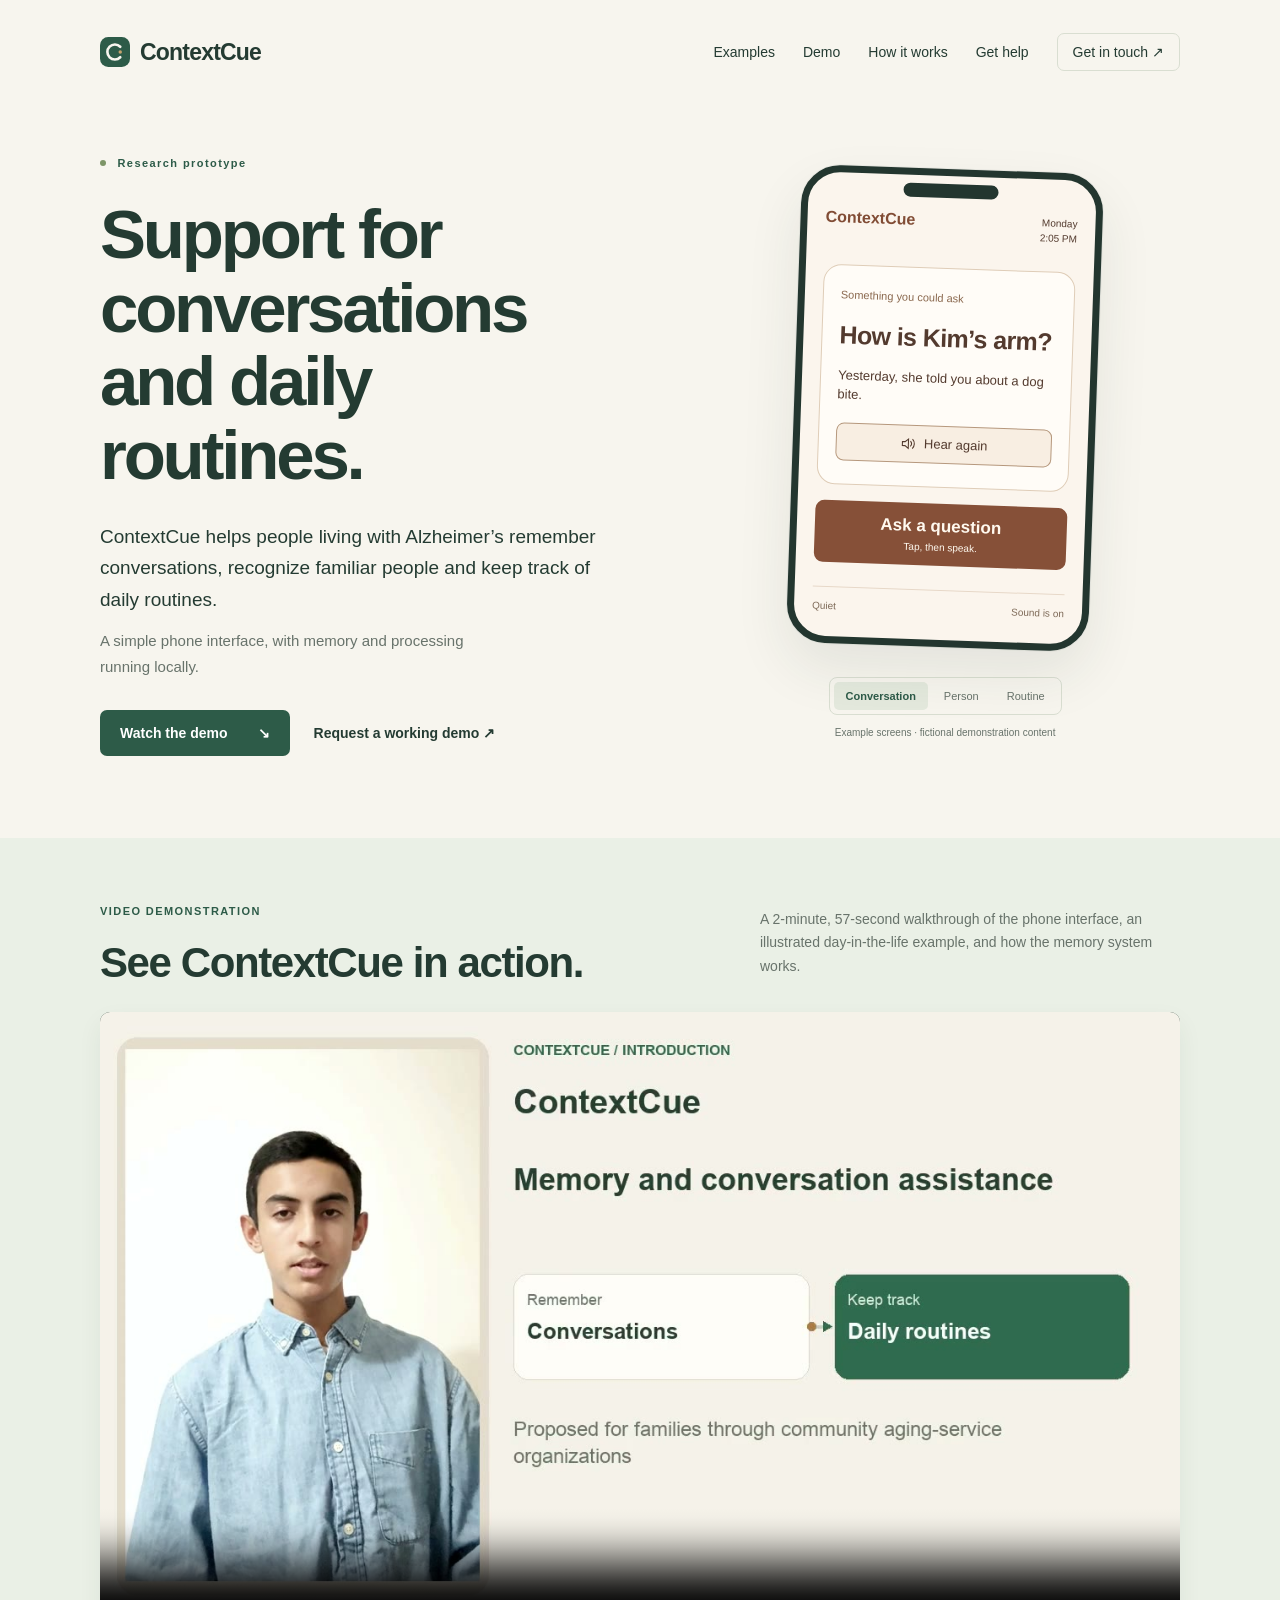
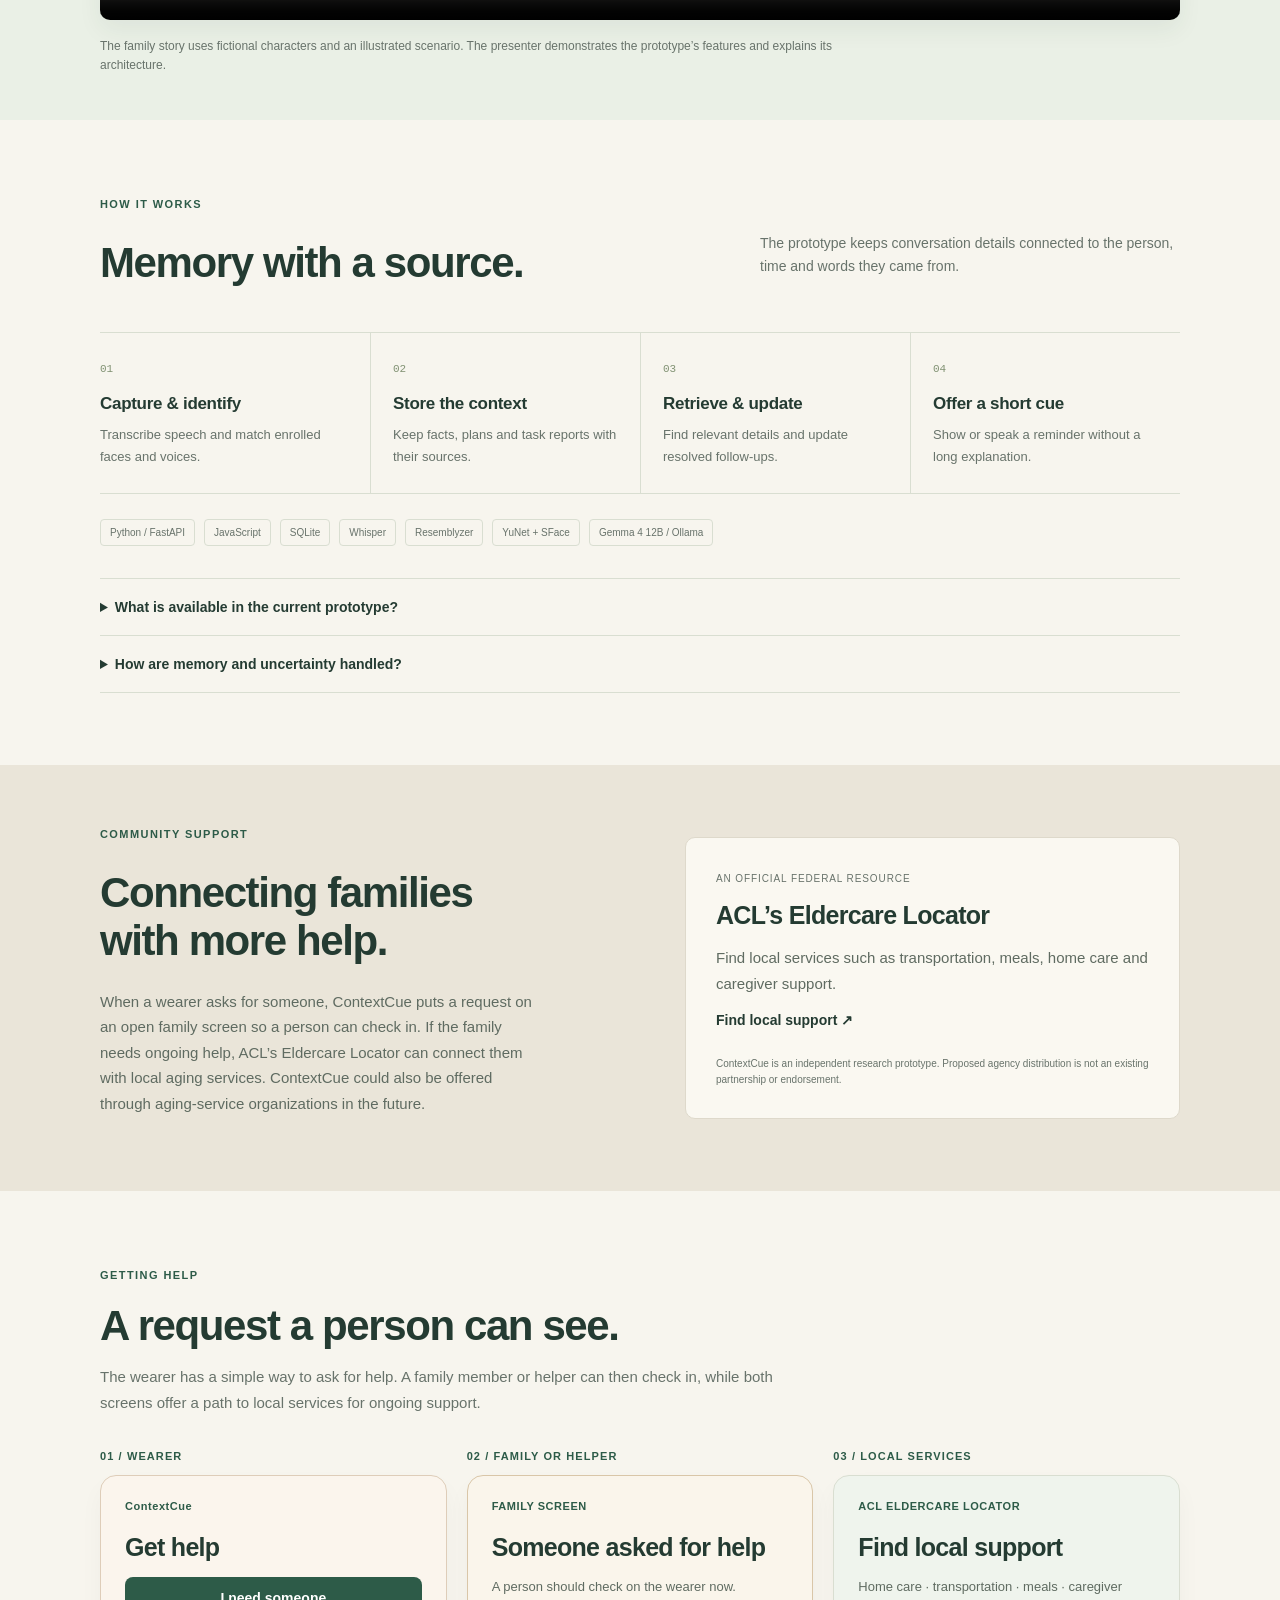
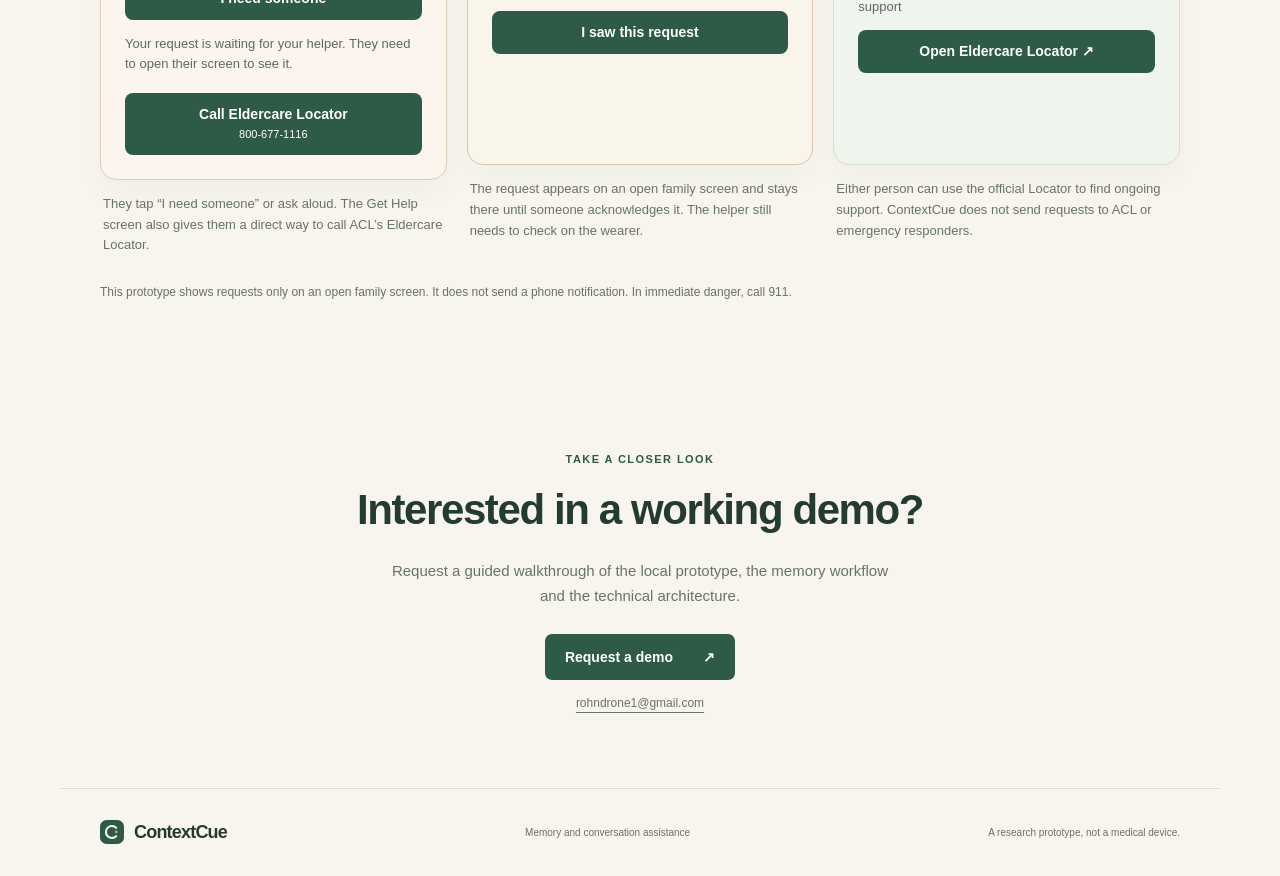
==== commit 46b0665d: "Restore demo video with no-index settings" ====
--- a/docs/contextcue/index.html
+++ b/docs/contextcue/index.html
@@ -1,10 +1,23 @@
 <!doctype html>
-<html lang="en"><head><meta charset="utf-8"><meta name="viewport" content="width=device-width,initial-scale=1"><meta name="robots" content="noindex, nofollow, noarchive, nosnippet, noimageindex"><meta name="googlebot" content="noindex, nofollow, noarchive, nosnippet, noimageindex"><meta name="bingbot" content="noindex, nofollow, noarchive, nosnippet"><meta name="theme-color" content="#f7f5ee"><meta name="description" content="ContextCue is a student project exploring memory and conversation assistance for people living with Alzheimer’s."><title>ContextCue — Memory and conversation assistance</title><link rel="icon" href="assets/mark.svg" type="image/svg+xml"><link rel="stylesheet" href="style.css"></head>
-<body><a class="skip" href="#main">Skip to content</a><header class="header wrap"><a class="brand" href="#" aria-label="ContextCue home"><img src="assets/mark.svg" width="30" height="30" alt="">ContextCue</a><nav aria-label="Main navigation"><a href="#examples">Examples</a><a href="#how-it-works">How it works</a><a href="#get-help">Get help</a><a href="mailto:rohndrone1@gmail.com?subject=ContextCue%20demo%20request" class="nav-contact">Get in touch <span aria-hidden="true">↗</span></a></nav></header>
-<main id="main"><section class="hero wrap"><div class="hero-copy"><p class="eyebrow"><span class="dot"></span> Research prototype</p><h1>Support for conversations<br>and daily routines.</h1><p class="intro">ContextCue helps people living with Alzheimer’s remember conversations, recognize familiar people and keep track of daily routines.</p><p class="sub">A simple phone interface, with memory and processing running locally.</p><div class="actions"><a class="button" href="#examples">Explore the screens <span aria-hidden="true">↘</span></a><a class="text-link" href="mailto:rohndrone1@gmail.com?subject=ContextCue%20demo%20request">Request a working demo <span aria-hidden="true">↗</span></a></div></div>
+<html lang="en"><head><meta charset="utf-8"><meta name="viewport" content="width=device-width,initial-scale=1"><meta name="robots" content="noindex, nofollow, noarchive, nosnippet, noimageindex"><meta name="googlebot" content="noindex, nofollow, noarchive, nosnippet, noimageindex"><meta name="bingbot" content="noindex, nofollow, noarchive, nosnippet"><meta name="theme-color" content="#f7f5ee"><meta name="description" content="ContextCue is a student project exploring memory and conversation assistance for people living with Alzheimer’s."><title>ContextCue — Memory and conversation assistance</title><link rel="icon" href="assets/mark.svg" type="image/svg+xml"><link rel="stylesheet" href="style.css?v=demo1"></head>
+<body><a class="skip" href="#main">Skip to content</a><header class="header wrap"><a class="brand" href="#" aria-label="ContextCue home"><img src="assets/mark.svg" width="30" height="30" alt="">ContextCue</a><nav aria-label="Main navigation"><a href="#examples">Examples</a><a href="#demo">Demo</a><a href="#how-it-works">How it works</a><a href="#get-help">Get help</a><a href="mailto:rohndrone1@gmail.com?subject=ContextCue%20demo%20request" class="nav-contact">Get in touch <span aria-hidden="true">↗</span></a></nav></header>
+<main id="main"><section class="hero wrap"><div class="hero-copy"><p class="eyebrow"><span class="dot"></span> Research prototype</p><h1>Support for conversations<br>and daily routines.</h1><p class="intro">ContextCue helps people living with Alzheimer’s remember conversations, recognize familiar people and keep track of daily routines.</p><p class="sub">A simple phone interface, with memory and processing running locally.</p><div class="actions"><a class="button" href="#demo">Watch the demo <span aria-hidden="true">↘</span></a><a class="text-link" href="mailto:rohndrone1@gmail.com?subject=ContextCue%20demo%20request">Request a working demo <span aria-hidden="true">↗</span></a></div></div>
 <div class="example" id="examples"><div class="phone" aria-label="Example ContextCue screen"><div class="island" aria-hidden="true"></div><div class="phone-head"><b>ContextCue</b><span>Monday<br><span id="clock">2:05 PM</span></span></div><section class="cue" aria-live="polite"><p id="cue-label">Something you could ask</p><h2 id="cue-title">How is Kim’s arm?</h2><p id="cue-detail">Yesterday, she told you about a dog bite.</p><div class="screen-control" aria-hidden="true"><svg viewBox="0 0 24 24" fill="none" stroke="currentColor" stroke-width="1.6"><path d="M4 9v6h4l5 4V5L8 9H4Z"/><path d="M16 8a6 6 0 0 1 0 8m3-11a10 10 0 0 1 0 14"/></svg>Hear again</div></section><div class="screen-ask" aria-hidden="true">Ask a question<small>Tap, then speak.</small></div><div class="phone-footer"><span>Quiet</span><span>Sound is on</span></div></div><div class="example-switch" role="group" aria-label="Choose an example screen"><button data-screen="conversation" aria-pressed="true">Conversation</button><button data-screen="person" aria-pressed="false">Person</button><button data-screen="routine" aria-pressed="false">Routine</button></div><p class="example-note">Example screens · fictional demonstration content</p></div></section>
 
 
+<section class="demo-section" id="demo" aria-labelledby="demo-title">
+  <div class="wrap">
+    <div class="section-head">
+      <div><p class="eyebrow">VIDEO DEMONSTRATION</p><h2 id="demo-title">See ContextCue in action.</h2></div>
+      <p>A 2-minute, 57-second walkthrough of the phone interface, an illustrated day-in-the-life example, and how the memory system works.</p>
+    </div>
+    <video controls playsinline preload="none" poster="assets/demo-poster.jpg" aria-label="ContextCue video demonstration">
+      <source src="assets/ContextCue-demo-v6.mp4" type="video/mp4">
+      Your browser does not support video playback.
+    </video>
+    <p class="scenario-note">The family story uses fictional characters and an illustrated scenario. The presenter demonstrates the prototype’s features and explains its architecture.</p>
+  </div>
+</section>
 <section class="architecture wrap" id="how-it-works"><p class="eyebrow">HOW IT WORKS</p><div class="section-head"><h2>Memory with a source.</h2><p>The prototype keeps conversation details connected to the person, time and words they came from.</p></div><ol class="flow"><li><span>01</span><h3>Capture & identify</h3><p>Transcribe speech and match enrolled faces and voices.</p></li><li><span>02</span><h3>Store the context</h3><p>Keep facts, plans and task reports with their sources.</p></li><li><span>03</span><h3>Retrieve & update</h3><p>Find relevant details and update resolved follow-ups.</p></li><li><span>04</span><h3>Offer a short cue</h3><p>Show or speak a reminder without a long explanation.</p></li></ol><div class="stack"><span>Python / FastAPI</span><span>JavaScript</span><span>SQLite</span><span>Whisper</span><span>Resemblyzer</span><span>YuNet + SFace</span><span>Gemma 4 12B / Ollama</span></div><details><summary>What is available in the current prototype?</summary><p>The local prototype includes enrolled face and voice matching, transcription, evidence-linked conversation memory, questions and answers, follow-up suggestions, routine completion reports, and a care request that appears on an open family screen. The browser interface connects to a Python backend on a Mac.</p><p>The example screens on this page illustrate fictional use cases. A guided demonstration of the local backend is available on request. Continuous all-day operation and clinical benefits have not been established.</p></details><details><summary>How are memory and uncertainty handled?</summary><p>A plan is stored separately from a reported completion. New information can close a resolved follow-up. The backend checks supporting source references, and uncertain speaker matches are excluded from attributed memory. These checks reduce errors; real-world evaluation is still needed.</p></details></section>
 <section class="support-section" id="support"><div class="wrap support-grid"><div><p class="eyebrow">COMMUNITY SUPPORT</p><h2>Connecting families<br>with more help.</h2><p>When a wearer asks for someone, ContextCue puts a request on an open family screen so a person can check in. If the family needs ongoing help, ACL’s Eldercare Locator can connect them with local aging services. ContextCue could also be offered through aging-service organizations in the future.</p></div><div class="resource"><span class="resource-label">AN OFFICIAL FEDERAL RESOURCE</span><h3>ACL’s Eldercare Locator</h3><p>Find local services such as transportation, meals, home care and caregiver support.</p><a href="https://eldercare.acl.gov/" class="text-link">Find local support <span aria-hidden="true">↗</span></a><small>ContextCue is an independent research prototype. Proposed agency distribution is not an existing partnership or endorsement.</small></div></div></section>
 <section class="help-flow wrap" id="get-help" aria-labelledby="help-flow-title">
